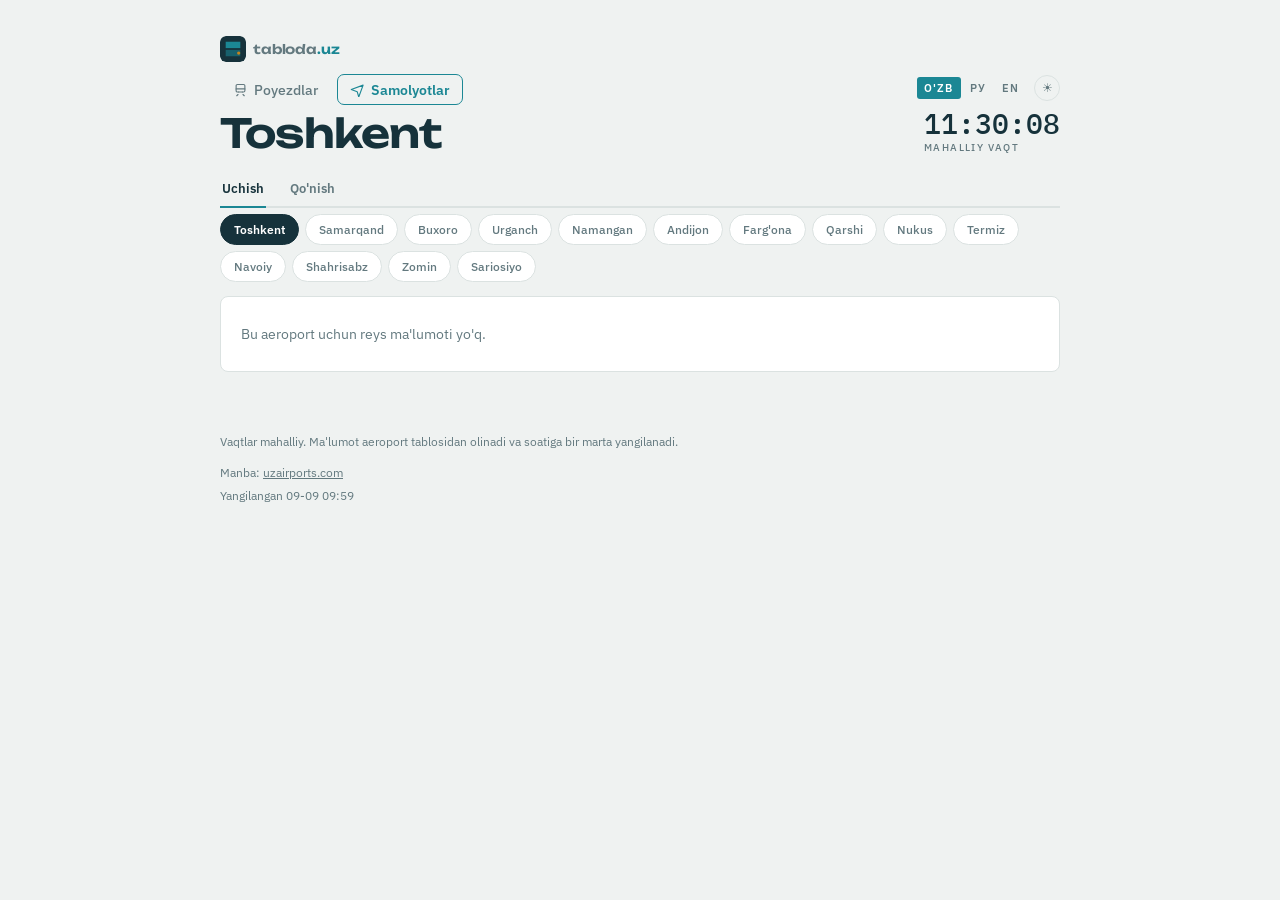
==== flights.html @ 2da8da77 "Ближайший рейс за горизонтом, отсчёт только до 12 часов" ====
<!DOCTYPE html>
<html lang="uz">
<head>
<meta charset="utf-8">
<meta name="viewport" content="width=device-width, initial-scale=1">
<title>tabloda.uz — Aviareyslar jadvali</title>
<meta name="description" content="O'zbekiston aeroportlari: eng yaqin reyslar, uchish va qo'nish vaqtlari, terminallar.">

<link rel="icon" type="image/svg+xml" href="assets/favicon.svg">
<link rel="icon" type="image/png" sizes="32x32" href="assets/favicon-32.png">
<link rel="apple-touch-icon" href="assets/apple-touch-icon.png">
<meta name="theme-color" content="#16323B">

<meta property="og:title" content="tabloda.uz — Aviareyslar jadvali">
<meta property="og:description" content="O'zbekiston aeroportlari: eng yaqin reyslar.">
<meta property="og:image" content="https://tabloda.uz/assets/og-image.png">
<meta property="og:url" content="https://tabloda.uz/flights.html">
<meta property="og:type" content="website">
<meta name="twitter:card" content="summary_large_image">
<link rel="preconnect" href="https://fonts.googleapis.com">
<link rel="preconnect" href="https://fonts.gstatic.com" crossorigin>
<link href="https://fonts.googleapis.com/css2?family=IBM+Plex+Mono:wght@400;500;600&family=IBM+Plex+Sans:wght@400;500;600&family=Unbounded:wght@400;600&display=swap" rel="stylesheet">
<link rel="stylesheet" href="assets/common.css">
<style>
.row{
    display:grid;grid-template-columns:62px 1fr auto;gap:14px;align-items:center;
    background:var(--card);border:1px solid var(--rule);border-radius:8px;
    transition:background-color .25s, border-color .16s;
    padding:14px 16px;margin-bottom:7px;position:relative;overflow:hidden;
    animation:in .4s both;cursor:pointer;
  }
.row:nth-child(1){animation-delay:.02s}
.row:nth-child(2){animation-delay:.06s}
.row:nth-child(3){animation-delay:.10s}
.row:nth-child(4){animation-delay:.14s}
.row:nth-child(5){animation-delay:.18s}
.row:nth-child(6){animation-delay:.22s}
@keyframes in{
from{opacity:0;transform:translateY(4px)}
to{opacity:1;transform:none}
}
.row:hover{border-color:var(--tile)}
.row:focus-visible{outline:2px solid var(--tile);outline-offset:2px}
.row.open{cursor:default}
.num{
    font-family:'IBM Plex Mono',monospace;font-weight:600;font-size:15px;
    color:var(--muted);font-variant-numeric:tabular-nums;letter-spacing:-.01em;
  }
.dest{font-size:16px;font-weight:600;line-height:1.3;letter-spacing:-.01em}
.meta{font-size:12px;color:var(--muted);margin-top:4px;
        display:flex;align-items:center;gap:6px;flex-wrap:wrap}
.meta .dot{width:6px;height:6px;border-radius:50%;background:var(--muted);flex:none}
.meta .ok{color:var(--muted)}
.meta .ok .dot{background:var(--tile)}
.meta .warn{color:var(--saffron);font-weight:600}
.meta .warn .dot{background:var(--saffron)}
.meta .bad{color:var(--alarm);font-weight:600}
.meta .bad .dot{background:var(--alarm)}
.meta .state{display:inline-flex;align-items:center;gap:5px}
.right{text-align:right;min-width:96px}
.time{
    font-family:'IBM Plex Mono',monospace;font-size:23px;font-weight:600;
    font-variant-numeric:tabular-nums;line-height:1;letter-spacing:-.02em;
  }
.time.moved{color:var(--muted);text-decoration:line-through;font-size:15px}
/* Фактическое время — шафраном, как отклонения у поездов. */
  .fact{
    font-family:'IBM Plex Mono',monospace;font-size:23px;font-weight:600;
    color:var(--saffron);font-variant-numeric:tabular-nums;
    line-height:1;letter-spacing:-.02em;margin-top:3px;
  }
.in{
    font-family:'IBM Plex Sans',sans-serif;font-weight:500;font-size:12px;
    color:var(--muted);margin-top:5px;
  }
.in b{font-weight:600;color:var(--tile);font-variant-numeric:tabular-nums}
.term{
    display:inline-block;font-size:10px;letter-spacing:.08em;text-transform:uppercase;
    color:var(--card);background:var(--ink);padding:3px 7px;border-radius:3px;
    margin-top:6px;font-weight:600;
  }
/* ---- раскрытие ---- */
  .detail{
    grid-column:1/-1;margin-top:14px;padding-top:14px;
    border-top:1px solid var(--rule);
    display:grid;grid-template-columns:repeat(auto-fit,minmax(120px,1fr));
    gap:12px 18px;
  }
.detail dt{
    font:400 10.5px/1 'IBM Plex Sans',sans-serif;color:var(--muted);
    text-transform:uppercase;letter-spacing:.05em;margin-bottom:4px;
  }
.detail dd{font-size:13.5px}
/* ---- низ ---- */
  .note{font-size:12px;color:var(--muted);margin:16px 0 0;line-height:1.6}
.source{font-size:12px;color:var(--muted);margin-top:14px}
.source a{color:var(--muted)}
@media (max-width:600px){


    .city-toggle{
      display:flex;align-items:center;gap:7px;width:100%;
      background:var(--card);border:1px solid var(--rule);color:var(--ink);
      cursor:pointer;font-family:'IBM Plex Sans',sans-serif;
      font-size:15px;font-weight:600;padding:11px 14px;
      border-radius:8px;margin-bottom:10px;text-align:left;
    }
    .city-toggle::after{
      content:'⌄';margin-left:auto;color:var(--muted);
      font-size:15px;line-height:1;transform:translateY(-3px);
      transition:transform .18s;
    }
    .city-toggle[aria-expanded="true"]::after{transform:translateY(1px) rotate(180deg)}
    .city-toggle:focus-visible{outline:2px solid var(--tile);outline-offset:2px}
    .airports{display:none}
    .airports.open{display:flex}
    .row{grid-template-columns:52px 1fr auto;gap:10px;padding:12px 13px}
    .dest{font-size:15px}
    .time{font-size:20px}
    .fact{font-size:20px}
  }
</style>
</head>
<body>
<div class="wrap">

  <header>
    <div class="brandline">
      <a class="mark" href="./" aria-label="tabloda.uz">
        <img src="assets/favicon.svg" alt="" width="26" height="26">
        <span>tabloda<b>.uz</b></span>
      </a>
      <nav class="sections" id="sections"></nav>
      <div class="place" id="place"></div>
    </div>
    <div class="head-right">
      <div class="controls">
        <div class="langs" id="langs" role="group" aria-label="Til / Language"></div>
        <button id="theme" class="theme" type="button" aria-pressed="false"></button>
      </div>
      <div class="clock"><span id="clock">--:--:--</span><small id="tz-label"></small></div>
    </div>
  </header>

  <div class="modes" role="group">
    <button id="btn-dep" aria-pressed="true"></button>
    <button id="btn-arr" aria-pressed="false"></button>
  </div>

  <button id="city-toggle" class="city-toggle" type="button"
          aria-expanded="false" aria-controls="airports"></button>
  <div class="airports" id="airports" role="group"></div>

  <div class="board" id="board"></div>

  <p class="note" id="note"></p>
  <p class="source" id="source"></p>

  <footer id="foot"></footer>

</div>

<script>
const TZ_OFFSET = 5;          // Ташкент, UTC+5, перевода часов нет
const SHOW = 12;              // сколько рейсов показываем
// На вылет приезжают заранее, встречающему хватает пары часов.
const HORIZON_H = {departure: 5, arrival: 3};
// Улетевший рейс из списка убираем сразу, прилетевший ещё полчаса
// висит: встречающему полезно видеть, что борт уже сел.
const GRACE_MIN = {departure: 0, arrival: 30};

let DATA = null;              // {updated, flights:[...]}
let CITIES = {};              // IATA -> {uz, ru, en}
let STATUSES = {};            // код -> {uz, ru, en}
let mode = 'departure';
let airport = 'TAS';
let lang = 'uz';
let openRow = null;

const T = {
  uz: {
    trains:'Poyezdlar', flights:'Samolyotlar',
    dep:'Uchish', arr:'Qo\'nish', tz:'mahalliy vaqt',
    tomorrow:'ertaga', inPrefix:'', min:'daq', hr:'soat',
    now:'hozir', airport:'Aeroport',
    carrier:'Aviakompaniya', flight:'Reys', terminal:'Terminal',
    baggage:'Bagaj lentasi', checkin:'Ro\'yxatdan o\'tish',
    codeshare:'Kodsherling', scheduled:'Jadval bo\'yicha',
    empty:'Bu aeroport uchun reys ma\'lumoti yo\'q.',
    beyond:h => `Yaqin ${h} soat ichida reys yo\'q. Keyingisi:`,
    error:'Jadval yuklanmadi. Sahifani yangilang.',
    note:'Vaqtlar mahalliy. Ma\'lumot aeroport tablosidan olinadi va soatiga bir marta yangilanadi.',
    source:'Manba: ',
    updated:d => 'Yangilangan ' + d,
  },
  ru: {
    trains:'Поезда', flights:'Самолёты',
    dep:'Вылет', arr:'Прилёт', tz:'время местное',
    tomorrow:'завтра', inPrefix:'через', min:'мин', hr:'ч',
    now:'сейчас', airport:'Аэропорт',
    carrier:'Авиакомпания', flight:'Рейс', terminal:'Терминал',
    baggage:'Багажная лента', checkin:'Стойки регистрации',
    codeshare:'Код-шеринг', scheduled:'По расписанию',
    empty:'Рейсов из этого аэропорта нет.',
    beyond:h => `В ближайшие ${h} ч рейсов нет. Следующий:`,
    error:'Расписание не загрузилось. Обновите страницу.',
    note:'Время местное. Данные с табло аэропортов, обновляются раз в час.',
    source:'Источник: ',
    updated:d => 'Обновлено ' + d,
  },
  en: {
    trains:'Trains', flights:'Flights',
    dep:'Departures', arr:'Arrivals', tz:'local time',
    tomorrow:'tomorrow', inPrefix:'in', min:'min', hr:'h',
    now:'now', airport:'Airport',
    carrier:'Airline', flight:'Flight', terminal:'Terminal',
    baggage:'Baggage belt', checkin:'Check-in desks',
    codeshare:'Codeshare', scheduled:'Scheduled',
    empty:'No flights listed for this airport.',
    beyond:h => `No flights in the next ${h} h. Next one:`,
    error:'Schedule failed to load. Please refresh.',
    note:'Local time. Data from airport boards, updated hourly.',
    source:'Source: ',
    updated:d => 'Updated ' + d,
  },
};

// Порядок в списке: сначала крупные, потом вертолётные площадки.
const ORDER = ['TAS','SKD','BHK','UGC','NMA','AZN','FEG',
               'KSQ','NCU','TMJ','NVI','RBZ','OMN','IYO'];

const cityName = iata => (CITIES[iata] && CITIES[iata][lang]) || iata;

function statusText(f){
  const dict = STATUSES[f.status_code];
  if (!dict) return f.status || '';
  // У expected и delayed_until время подставляется; когда источник
  // пишет xx:xx, времени нет — берём вариант без него.
  if (f.status_time) return (dict[lang] || '').replace('{time}', f.status_time);
  const fallback = STATUSES[f.status_code + '_notime'];
  return (fallback ? fallback[lang] : dict[lang] || '').replace('{time}', '');
}

const STATUS_TONE = {
  on_time:'ok', arrived:'ok', departed:'ok',
  expected:'warn', delayed:'warn', delayed_until:'warn',
  cancelled:'bad',
};

/* ---------- время ---------- */

function nowLocal(){
  const d = new Date();
  return new Date(d.getTime() + (d.getTimezoneOffset() * 60000) + TZ_OFFSET * 3600000);
}

const parseISO = s => s ? new Date(s) : null;

function inWords(target){
  const diff = Math.round((target - new Date()) / 60000);
  if (diff <= 0) return T[lang].now;
  if (diff < 60) return `${T[lang].inPrefix} <b>${diff}</b> ${T[lang].min}`.trim();
  // Дальше полусуток обратный отсчёт бесполезен: «через 43 ч 31 мин»
  // ничего не говорит. Там достаточно даты, она уже стоит в мете.
  if (diff >= 12 * 60) return '';
  const h = Math.floor(diff / 60), m = diff % 60;
  return `${T[lang].inPrefix} <b>${h}</b> ${T[lang].hr} ${m} ${T[lang].min}`.trim();
}

const hhmm = iso => iso ? iso.slice(11, 16) : '';

/* ---------- отбор ---------- */

function upcoming(){
  if (!DATA) return {rows: [], next: null};
  const now = new Date();
  const till = new Date(now.getTime() + HORIZON_H[mode] * 3600000);
  const from = new Date(now.getTime() - GRACE_MIN[mode] * 60000);

  const mine = DATA.flights
    .filter(f => f.airport === airport && f.event === mode)
    .map(f => [f, parseISO(f.estimated_at || f.scheduled_at)])
    .filter(([, t]) => t)
    .sort((a, b) => a[1] - b[1]);

  const rows = mine.filter(([, t]) => t > from && t < till)
                   .map(([f]) => f).slice(0, SHOW);

  // У мелких аэропортов в окно часто не попадает ничего: у Навои
  // три рейса за трое суток. Показываем ближайший за горизонтом,
  // иначе страница выглядит сломанной.
  const next = rows.length ? null
    : (mine.find(([, t]) => t >= till) || [null])[0];

  return {rows, next};
}

/* ---------- отрисовка ---------- */

const esc = s => String(s ?? '').replace(/[&<>"]/g,
  c => ({'&':'&amp;','<':'&lt;','>':'&gt;','"':'&quot;'}[c]));

function detailHtml(f){
  const t = T[lang];
  const items = [
    [t.flight,    f.number],
    [t.carrier,   f.carrier],
    [t.terminal,  f.terminal],
    [f.event === 'departure' ? t.checkin : t.baggage, f.baggage],
    [t.codeshare, f.codeshare],
    [t.scheduled, hhmm(f.scheduled_at)],
  ].filter(([, v]) => v);
  return `<dl class="detail">${items.map(([k, v]) =>
    `<div><dt>${esc(k)}</dt><dd>${esc(v)}</dd></div>`).join('')}</dl>`;
}

/* «завтра» или дата — для рейса за пределами горизонта. */
function dayLabel(iso){
  const d = parseISO(iso);
  if (!d) return '';
  const now = new Date();
  const day = x => `${x.getFullYear()}-${x.getMonth()}-${x.getDate()}`;
  const t = new Date(now.getTime() + 86400000);
  if (day(d) === day(t)) return T[lang].tomorrow;
  return `${String(d.getDate()).padStart(2,'0')}.${String(d.getMonth()+1).padStart(2,'0')}`;
}

function rowHtml(f, i){
  const planned = hhmm(f.scheduled_at);
  const fact = hhmm(f.estimated_at);
  const moved = fact && fact !== planned;
  const when = parseISO(f.estimated_at || f.scheduled_at);
  const tone = STATUS_TONE[f.status_code] || '';
  const open = openRow === i;
  const status = statusText(f);

  return `
    <div class="row${open ? ' open' : ''}" data-i="${i}" role="button" tabindex="0">
      <div class="num">${esc(f.number)}</div>
      <div>
        <div class="dest">${esc(cityName(f.city_iata) || f.city)}</div>
        <div class="meta">
          <span>${esc(f.carrier || '')}</span>
          ${dayLabel(f.estimated_at || f.scheduled_at)
            ? `<span class="day">${dayLabel(f.estimated_at || f.scheduled_at)}</span>` : ''}
          ${status ? `<span class="state ${tone}"><i class="dot"></i>${esc(status)}</span>` : ''}
        </div>
      </div>
      <div class="right">
        <div class="time${moved ? ' moved' : ''}">${planned}</div>
        ${moved ? `<div class="fact">${fact}</div>` : ''}
        ${inWords(when) ? `<div class="in">${inWords(when)}</div>` : ''}
        ${f.terminal ? `<div class="term">${esc(f.terminal)}</div>` : ''}
      </div>
      ${open ? detailHtml(f) : ''}
    </div>`;
}

function render(){
  const t = T[lang];
  document.documentElement.lang = lang;
  document.getElementById('place').textContent = cityName(airport);

  document.getElementById('sections').innerHTML =
    `<a href="./"><svg viewBox="0 0 24 24" fill="none" stroke="currentColor" stroke-width="1.8" stroke-linecap="round"><rect x="5" y="4" width="14" height="12" rx="2"/><path d="M5 11h14M8 20l-2 2M16 20l2 2M9 16v.01M15 16v.01"/></svg>${t.trains}</a>
     <a href="flights.html" aria-current="page"><svg viewBox="0 0 24 24" fill="none" stroke="currentColor" stroke-width="1.8" stroke-linecap="round" stroke-linejoin="round"><path d="M2 12l19-7-7 19-2.5-8.5L2 12z"/></svg>${t.flights}</a>`;

  document.getElementById('btn-dep').textContent = t.dep;
  document.getElementById('btn-arr').textContent = t.arr;
  document.getElementById('btn-dep').setAttribute('aria-pressed', mode === 'departure');
  document.getElementById('btn-arr').setAttribute('aria-pressed', mode === 'arrival');

  document.getElementById('city-toggle').textContent = cityName(airport);
  document.getElementById('tz-label').textContent = t.tz;
  document.getElementById('note').textContent = t.note;
  document.getElementById('source').innerHTML = t.source +
    '<a href="https://uzairports.com/" target="_blank" rel="noopener">uzairports.com</a>';

  document.getElementById('airports').innerHTML = ORDER.map(code =>
    `<button data-code="${code}" aria-pressed="${code === airport}">${esc(cityName(code))}</button>`
  ).join('');

  const {rows, next} = upcoming();
  const board = document.getElementById('board');
  if (rows.length) {
    board.innerHTML = rows.map(rowHtml).join('');
  } else if (next) {
    board.innerHTML =
      `<div class="beyond">${t.beyond(HORIZON_H[mode])}</div>` + rowHtml(next, 0);
  } else {
    board.innerHTML = `<div class="empty">${t.empty}</div>`;
  }

  document.getElementById('foot').textContent = DATA
    ? t.updated(new Date(DATA.updated).toLocaleString(
        lang === 'en' ? 'en-GB' : lang === 'ru' ? 'ru-RU' : 'uz-UZ',
        {day:'2-digit', month:'2-digit', hour:'2-digit', minute:'2-digit'}))
    : '';
}

/* ---------- часы ---------- */

function tick(){
  const d = nowLocal();
  document.getElementById('clock').textContent =
    [d.getHours(), d.getMinutes(), d.getSeconds()]
      .map(n => String(n).padStart(2, '0')).join(':');
}

/* ---------- события ---------- */

document.getElementById('board').addEventListener('click', e => {
  const row = e.target.closest('.row');
  if (!row) return;
  const i = +row.dataset.i;
  openRow = openRow === i ? null : i;
  render();
});

document.getElementById('board').addEventListener('keydown', e => {
  if (e.key !== 'Enter' && e.key !== ' ') return;
  const row = e.target.closest('.row');
  if (!row) return;
  e.preventDefault();
  const i = +row.dataset.i;
  openRow = openRow === i ? null : i;
  render();
});

document.getElementById('airports').addEventListener('click', e => {
  const b = e.target.closest('button');
  if (!b) return;
  airport = b.dataset.code;
  openRow = null;
  document.getElementById('airports').classList.remove('open');
  try { localStorage.setItem('board-airport', airport); } catch {}
  render();
});

document.getElementById('city-toggle').addEventListener('click', () => {
  const list = document.getElementById('airports');
  const open = list.classList.toggle('open');
  document.getElementById('city-toggle').setAttribute('aria-expanded', open);
});

document.getElementById('btn-dep').addEventListener('click', () => {
  mode = 'departure'; openRow = null; render();
});
document.getElementById('btn-arr').addEventListener('click', () => {
  mode = 'arrival'; openRow = null; render();
});

/* ---------- тема и язык ---------- */

function setTheme(dark){
  document.documentElement.setAttribute('data-theme', dark ? 'dark' : 'light');
  const b = document.getElementById('theme');
  b.textContent = dark ? '☾' : '☀';
  b.setAttribute('aria-pressed', dark);
  try { localStorage.setItem('board-theme', dark ? 'dark' : 'light'); } catch {}
}

document.getElementById('theme').addEventListener('click', () => {
  setTheme(document.documentElement.getAttribute('data-theme') !== 'dark');
});

const LANG_LABEL = {uz:"O'ZB", ru:'РУ', en:'EN'};
document.getElementById('langs').innerHTML = ['uz','ru','en'].map(l =>
  `<button data-l="${l}" aria-pressed="${l === lang}">${LANG_LABEL[l]}</button>`).join('');

document.getElementById('langs').addEventListener('click', e => {
  const b = e.target.closest('button');
  if (!b) return;
  lang = b.dataset.l;
  try { localStorage.setItem('board-lang', lang); } catch {}
  document.querySelectorAll('#langs button').forEach(x =>
    x.setAttribute('aria-pressed', x.dataset.l === lang));
  render();
});

/* ---------- запуск ---------- */

(async function init(){
  try {
    lang = localStorage.getItem('board-lang') || 'uz';
    airport = localStorage.getItem('board-airport') || 'TAS';
    setTheme(localStorage.getItem('board-theme') === 'dark');
  } catch {
    setTheme(false);
  }
  document.querySelectorAll('#langs button').forEach(x =>
    x.setAttribute('aria-pressed', x.dataset.l === lang));

  tick();
  setInterval(tick, 1000);
  // Раз в минуту пересчитываем «через сколько».
  setInterval(() => { if (DATA) render(); }, 60000);

  try {
    const [flights, cities, statuses] = await Promise.all([
      fetch('data/flights_live.json').then(r => r.json()),
      fetch('cities.json').then(r => r.json()),
      fetch('statuses.json').then(r => r.json()),
    ]);
    DATA = flights;
    CITIES = cities;
    STATUSES = statuses;
    render();
  } catch (err) {
    document.getElementById('board').innerHTML =
      `<div class="empty">${T[lang].error}</div>`;
    console.error(err);
  }
})();
</script>
</body>
</html>
---- assets/common.css ----
/* Общие стили обеих страниц. Правится здесь, а не в HTML:
   раньше палитра и шапка дублировались, и любая правка
   требовала синхронного редактирования двух файлов. */

:root{
  /* Майолика Регистана: глубокий сине-зелёный по светлой бумаге,
     бирюза плитки для акцента, шафран только для срочного. */
  --paper:#EFF2F1;
  --card:#FFFFFF;
  --ink:#16323B;
  --muted:#63797F;
  --rule:#DBE2E1;
  --tile:#1B8794;
  --saffron:#C4841F;
  --alarm:#B24A3C;
}

/* Тёмная: та же майолика, но ночная — глубокий сине-зелёный вместо
   бумаги, бирюза ярче, чтобы держать контраст на тёмном. */
[data-theme="dark"]{
  --paper:#0E1D23;
  --card:#162C34;
  --ink:#E6EDEB;
  --muted:#7D969D;
  --rule:#23404A;
  --tile:#37B4C1;
  --saffron:#DFA43D;
  --alarm:#D9705F;
}

*{box-sizing:border-box;margin:0;padding:0}

body{
  background:var(--paper);
  transition:background-color .25s, color .25s;
  color:var(--ink);
  font-family:'IBM Plex Sans',system-ui,sans-serif;
  min-height:100vh;
  padding:clamp(14px,3.5vw,36px);
  -webkit-font-smoothing:antialiased;
}

.wrap{max-width:840px;margin:0 auto}

/* ---- шапка ---- */
header{
  display:flex;align-items:flex-end;justify-content:space-between;
  gap:16px;flex-wrap:wrap;padding-bottom:16px;
}

.brandline{display:flex;flex-direction:column;gap:8px}

.mark{
  display:inline-flex;align-items:center;gap:7px;text-decoration:none;
  font-family:'Unbounded',sans-serif;font-size:13px;font-weight:600;
  color:var(--muted);letter-spacing:-.01em;width:fit-content;
}

.mark b{color:var(--tile);font-weight:600}

.mark:hover{color:var(--ink)}

.mark img{display:block;border-radius:6px}

.place{
  font-family:'Unbounded',sans-serif;
  font-weight:600;
  font-size:clamp(26px,6.5vw,40px);
  letter-spacing:-.02em;
  line-height:1;
}

.place span{color:var(--muted);font-weight:400}

.head-right{display:flex;flex-direction:column;align-items:flex-end;gap:9px}

.controls{display:flex;align-items:center;gap:8px}

.theme{
  background:none;border:1px solid var(--rule);color:var(--muted);
  cursor:pointer;width:26px;height:26px;border-radius:50%;
  font-size:12px;line-height:1;display:grid;place-items:center;
  transition:.16s;padding:0;
}

.theme:hover{border-color:var(--tile);color:var(--tile)}

.theme:focus-visible{outline:2px solid var(--tile);outline-offset:2px}

.langs{display:flex;gap:2px}

.langs button{
  background:none;border:0;color:var(--muted);cursor:pointer;
  font-family:'IBM Plex Sans',sans-serif;
  font-size:11px;font-weight:600;letter-spacing:.1em;
  padding:4px 7px;border-radius:3px;transition:.16s;
}

.langs button:hover{color:var(--ink)}

.langs button[aria-pressed="true"]{color:var(--card);background:var(--tile)}

.langs button:focus-visible{outline:2px solid var(--tile);outline-offset:2px}

.clock{
  font-family:'IBM Plex Mono',monospace;
  font-size:clamp(20px,5vw,28px);font-weight:500;
  font-variant-numeric:tabular-nums;line-height:1;color:var(--ink);
}

.clock small{
  display:block;font-size:10px;letter-spacing:.14em;color:var(--muted);
  text-transform:uppercase;margin-top:5px;
  font-family:'IBM Plex Sans',sans-serif;
}

/* ---- направление ---- */
/* переключатель разделов — компактно, чтобы не спорить
   с вкладками .modes ниже */
.sections{display:flex;gap:6px;margin-top:4px}

.sections a{
  display:inline-flex;align-items:center;gap:6px;
  text-decoration:none;color:var(--muted);
  font:500 14px/1 'IBM Plex Sans',sans-serif;
  padding:7px 12px;border-radius:7px;
  border:1px solid transparent;transition:.16s;
}

.sections a:hover{color:var(--ink);border-color:var(--rule)}

.sections a[aria-current="page"]{
  color:var(--tile);border-color:var(--tile);font-weight:600;
}

.sections svg{width:15px;height:15px;flex:none}

.modes{display:flex;gap:0;margin-bottom:6px;border-bottom:2px solid var(--rule)}

.modes button{
  background:none;border:0;color:var(--muted);cursor:pointer;
  font-family:'IBM Plex Sans',sans-serif;font-size:13px;font-weight:600;
  padding:9px 2px;margin-right:22px;position:relative;top:2px;
  border-bottom:2px solid transparent;transition:.16s;
}

.modes button:hover{color:var(--ink)}

.modes button[aria-pressed="true"]{color:var(--ink);border-bottom-color:var(--tile)}

.modes button:focus-visible{outline:2px solid var(--tile);outline-offset:3px}

/* ---- табло ---- */
.board{margin-top:14px;min-height:120px}

.empty{
  background:var(--card);border:1px solid var(--rule);border-radius:8px;
  padding:26px 20px;color:var(--muted);font-size:14px;line-height:1.6;
}

footer{
  margin-top:6px;font-size:12px;line-height:1.6;color:var(--muted);
}

.cities, .airports{display:flex;gap:6px;flex-wrap:wrap;margin-bottom:14px}

.cities button, .airports button{
  background:var(--card);border:1px solid var(--rule);color:var(--muted);
  cursor:pointer;font-family:'IBM Plex Sans',sans-serif;
  font-size:12px;font-weight:500;padding:7px 13px;border-radius:20px;
  transition:.16s;
}

.cities button:hover, .airports button:hover{border-color:var(--tile);color:var(--ink)}

.cities button[aria-pressed="true"], .airports button[aria-pressed="true"]{
  background:var(--ink);border-color:var(--ink);color:var(--card);font-weight:600;
}

.cities button:focus-visible, .airports button:focus-visible{outline:2px solid var(--tile);outline-offset:2px}

.city-toggle{display:none}

@media (max-width:640px){
/* Шапка в две колонки: слева логотип, разделы и город,
   справа языки, тема и часы. Иначе на узком экране правая
   часть переносится под заголовок. */
header{
  display:grid;grid-template-columns:1fr auto;
  align-items:start;gap:10px;
}
.brandline{grid-column:1;min-width:0}
.head-right{grid-column:2;align-items:flex-end}
.clock{font-size:clamp(17px,4.5vw,22px)}
.clock small{font-size:9px;letter-spacing:.1em}
.place{font-size:clamp(24px,7vw,34px)}
}
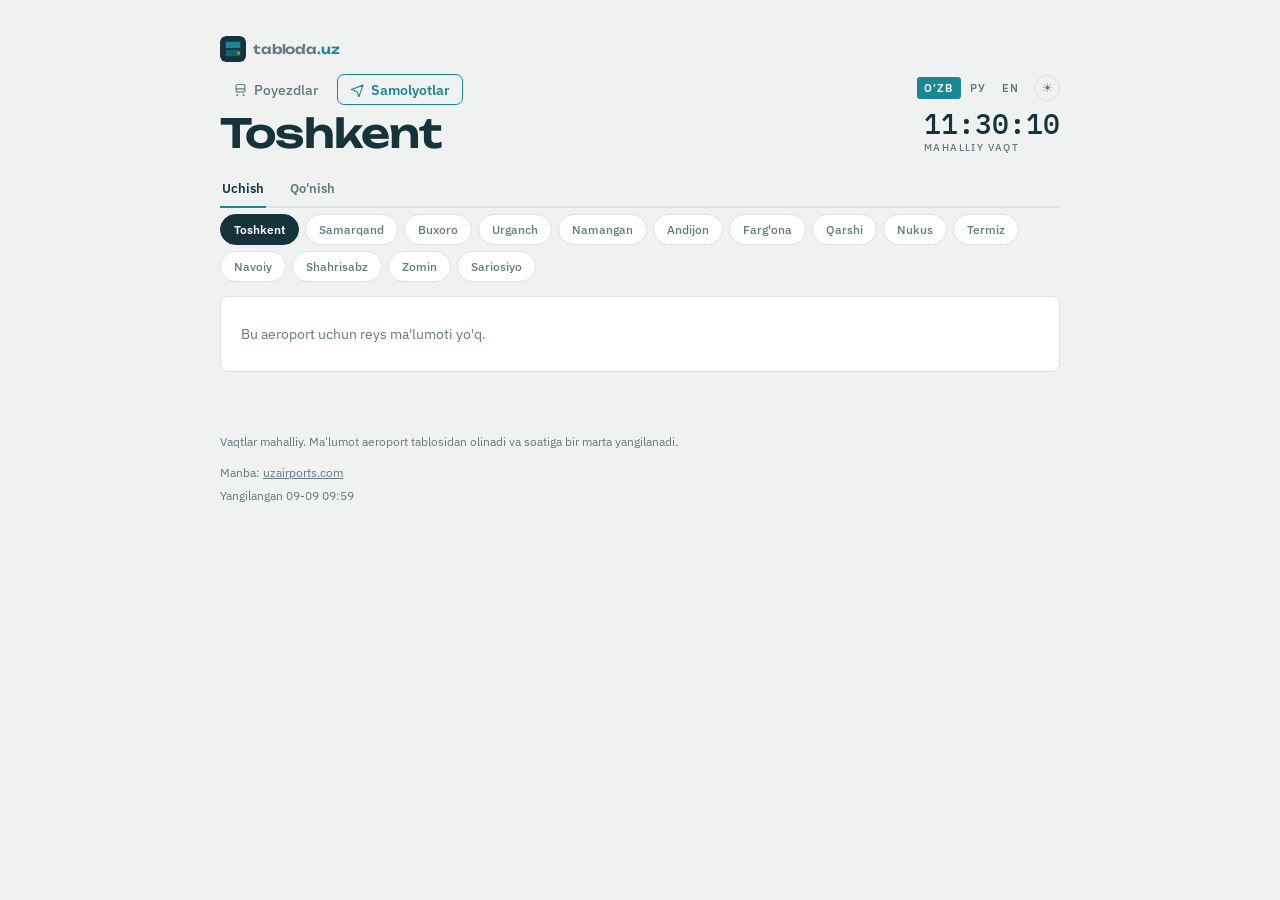
==== commit 99677bf9: "Ближайший рейс за горизонтом, отсчёт только до 12 часов" ====
--- a/flights.html
+++ b/flights.html
@@ -118,6 +118,18 @@
     .dest{font-size:15px}
     .time{font-size:20px}
     .fact{font-size:20px}
+  }
+
+  /* Пояснение, когда в горизонт не попало ни одного рейса. */
+  .beyond{
+    font-size:12.5px;color:var(--muted);margin:0 0 9px;line-height:1.5;
+  }
+  /* Дата у рейса за пределами горизонта: он не сегодня, и это
+     должно быть видно сразу. */
+  .meta .day{
+    font-size:10px;letter-spacing:.06em;
+    color:var(--saffron);border:1px solid var(--saffron);
+    border-radius:3px;padding:2px 5px;font-weight:600;
   }
 </style>
 </head>
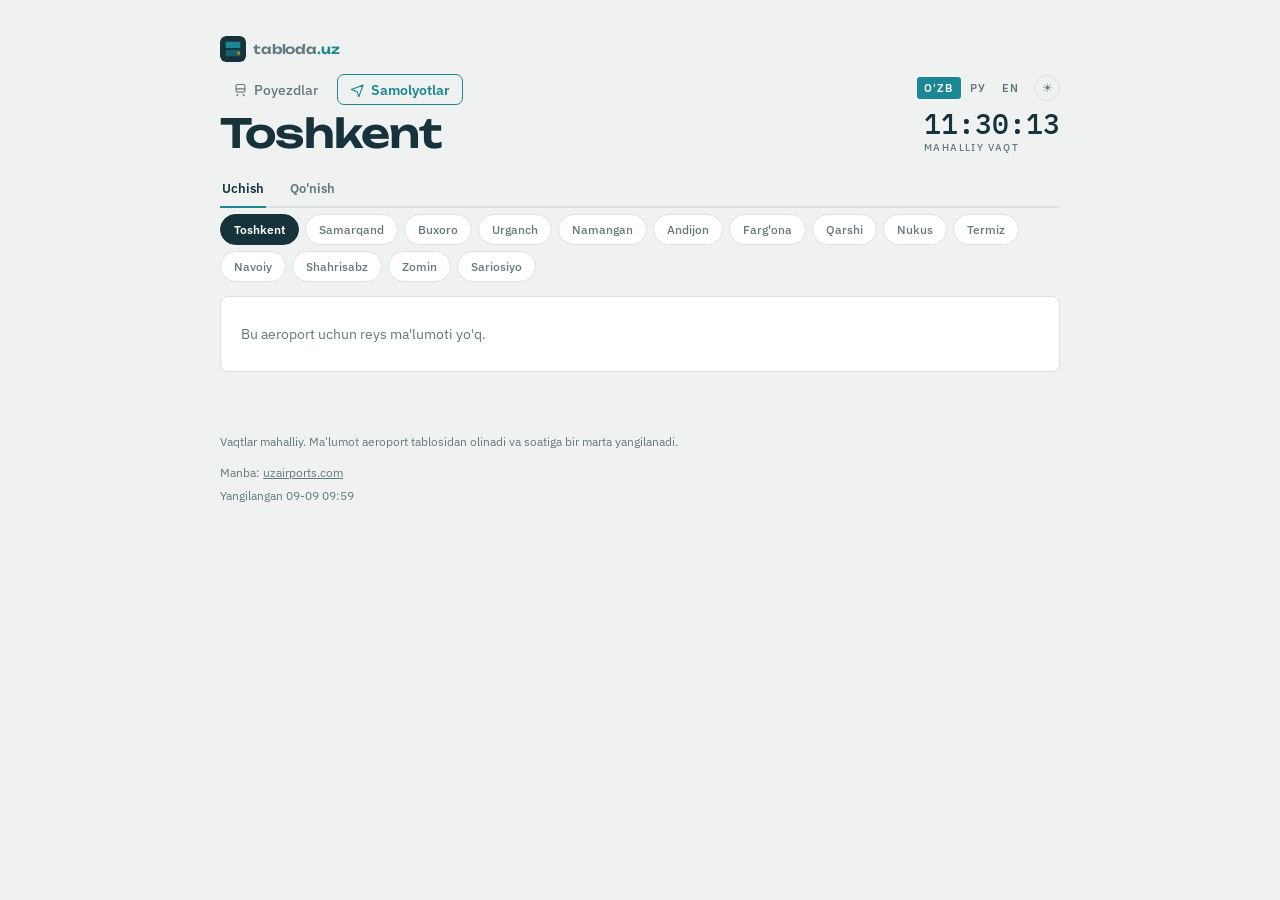
==== commit 0c6b1642: "Дата в мете, завтра и послезавтра под временем рейса" ====
--- a/flights.html
+++ b/flights.html
@@ -127,7 +127,7 @@
   /* Дата у рейса за пределами горизонта: он не сегодня, и это
      должно быть видно сразу. */
   .meta .day{
-    font-size:10px;letter-spacing:.06em;
+    font-size:10px;letter-spacing:.06em;white-space:nowrap;
     color:var(--saffron);border:1px solid var(--saffron);
     border-radius:3px;padding:2px 5px;font-weight:600;
   }
@@ -193,7 +193,8 @@
   uz: {
     trains:'Poyezdlar', flights:'Samolyotlar',
     dep:'Uchish', arr:'Qo\'nish', tz:'mahalliy vaqt',
-    tomorrow:'ertaga', inPrefix:'', min:'daq', hr:'soat',
+    tomorrow:'ertaga', aftertomorrow:'indinga',
+    inPrefix:'', min:'daq', hr:'soat',
     now:'hozir', airport:'Aeroport',
     carrier:'Aviakompaniya', flight:'Reys', terminal:'Terminal',
     baggage:'Bagaj lentasi', checkin:'Ro\'yxatdan o\'tish',
@@ -208,7 +209,8 @@
   ru: {
     trains:'Поезда', flights:'Самолёты',
     dep:'Вылет', arr:'Прилёт', tz:'время местное',
-    tomorrow:'завтра', inPrefix:'через', min:'мин', hr:'ч',
+    tomorrow:'завтра', aftertomorrow:'послезавтра',
+    inPrefix:'через', min:'мин', hr:'ч',
     now:'сейчас', airport:'Аэропорт',
     carrier:'Авиакомпания', flight:'Рейс', terminal:'Терминал',
     baggage:'Багажная лента', checkin:'Стойки регистрации',
@@ -223,7 +225,8 @@
   en: {
     trains:'Trains', flights:'Flights',
     dep:'Departures', arr:'Arrivals', tz:'local time',
-    tomorrow:'tomorrow', inPrefix:'in', min:'min', hr:'h',
+    tomorrow:'tomorrow', aftertomorrow:'in 2 days',
+    inPrefix:'in', min:'min', hr:'h',
     now:'now', airport:'Airport',
     carrier:'Airline', flight:'Flight', terminal:'Terminal',
     baggage:'Baggage belt', checkin:'Check-in desks',
@@ -327,14 +330,30 @@
 }
 
 /* «завтра» или дата — для рейса за пределами горизонта. */
+/* Сколько суток до рейса: 0 — сегодня, 1 — завтра и так далее. */
+function daysAhead(iso){
+  const d = parseISO(iso);
+  if (!d) return null;
+  const day = x => new Date(x.getFullYear(), x.getMonth(), x.getDate());
+  return Math.round((day(d) - day(new Date())) / 86400000);
+}
+
+/* Дата в мете — только у рейсов не сегодня. */
 function dayLabel(iso){
   const d = parseISO(iso);
-  if (!d) return '';
-  const now = new Date();
-  const day = x => `${x.getFullYear()}-${x.getMonth()}-${x.getDate()}`;
-  const t = new Date(now.getTime() + 86400000);
-  if (day(d) === day(t)) return T[lang].tomorrow;
+  if (!d || daysAhead(iso) === 0) return '';
   return `${String(d.getDate()).padStart(2,'0')}.${String(d.getMonth()+1).padStart(2,'0')}`;
+}
+
+/* Под временем: обратный отсчёт, а для дальних рейсов — словами.
+   «через 43 ч 31 мин» ничего не говорит, «послезавтра» говорит. */
+function whenLabel(target, iso){
+  const words = inWords(target);
+  if (words) return words;
+  const ahead = daysAhead(iso);
+  if (ahead === 1) return T[lang].tomorrow;
+  if (ahead === 2) return T[lang].aftertomorrow;
+  return '';
 }
 
 function rowHtml(f, i){
@@ -361,7 +380,10 @@
       <div class="right">
         <div class="time${moved ? ' moved' : ''}">${planned}</div>
         ${moved ? `<div class="fact">${fact}</div>` : ''}
-        ${inWords(when) ? `<div class="in">${inWords(when)}</div>` : ''}
+        ${(() => {
+          const w = whenLabel(when, f.estimated_at || f.scheduled_at);
+          return w ? `<div class="in">${w}</div>` : '';
+        })()}
         ${f.terminal ? `<div class="term">${esc(f.terminal)}</div>` : ''}
       </div>
       ${open ? detailHtml(f) : ''}
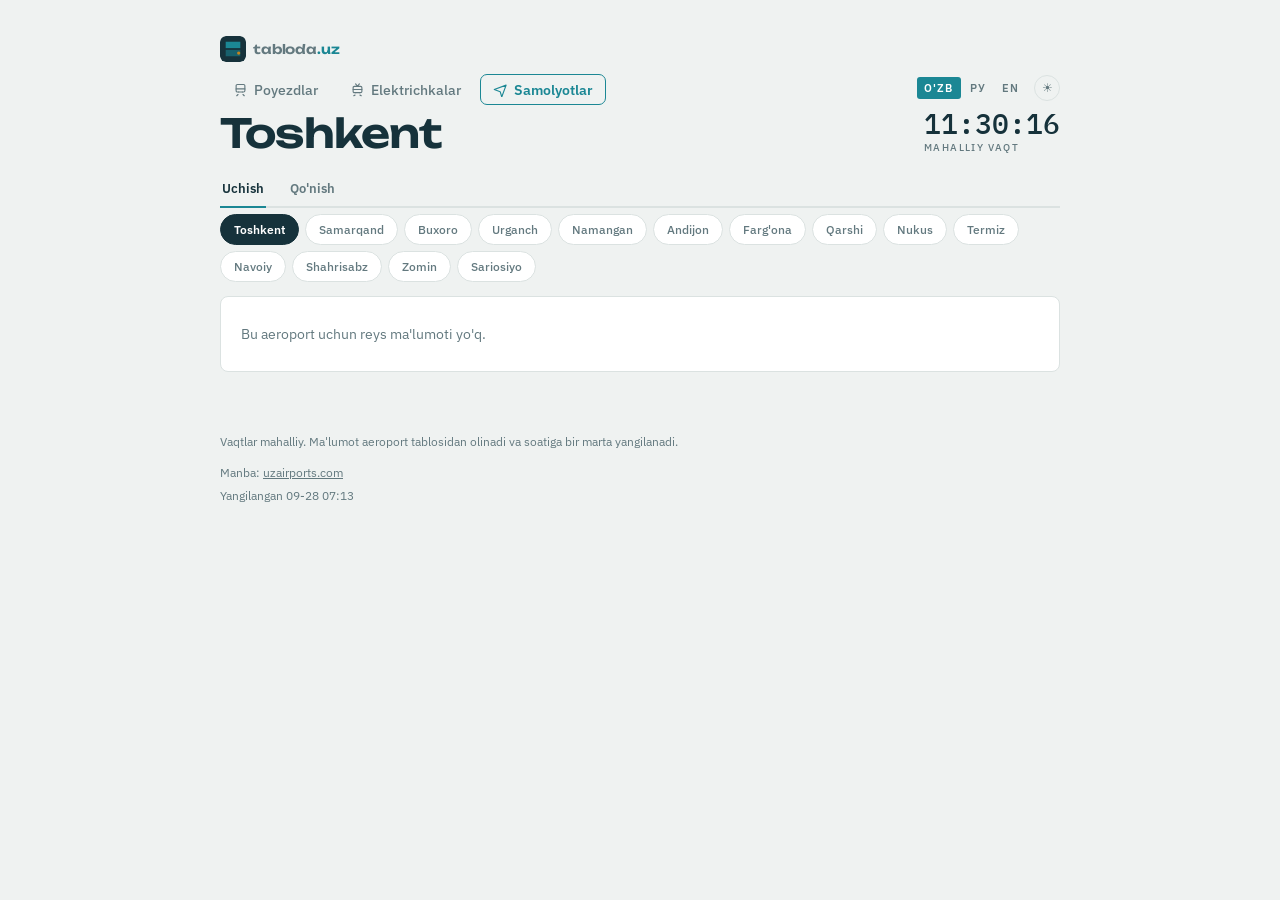
==== commit 8df0b40e: "Электрички: API elektropoyezd.uz, раздел suburban.html, вкладка «Сложности» - elektropoyezd.py: /api" ====
--- a/flights.html
+++ b/flights.html
@@ -191,7 +191,7 @@
 
 const T = {
   uz: {
-    trains:'Poyezdlar', flights:'Samolyotlar',
+    trains:'Poyezdlar', suburban:'Elektrichkalar', flights:'Samolyotlar',
     dep:'Uchish', arr:'Qo\'nish', tz:'mahalliy vaqt',
     tomorrow:'ertaga', aftertomorrow:'indinga',
     inPrefix:'', min:'daq', hr:'soat',
@@ -207,7 +207,7 @@
     updated:d => 'Yangilangan ' + d,
   },
   ru: {
-    trains:'Поезда', flights:'Самолёты',
+    trains:'Поезда', suburban:'Электрички', flights:'Самолёты',
     dep:'Вылет', arr:'Прилёт', tz:'время местное',
     tomorrow:'завтра', aftertomorrow:'послезавтра',
     inPrefix:'через', min:'мин', hr:'ч',
@@ -223,7 +223,7 @@
     updated:d => 'Обновлено ' + d,
   },
   en: {
-    trains:'Trains', flights:'Flights',
+    trains:'Trains', suburban:'Suburban', flights:'Flights',
     dep:'Departures', arr:'Arrivals', tz:'local time',
     tomorrow:'tomorrow', aftertomorrow:'in 2 days',
     inPrefix:'in', min:'min', hr:'h',
@@ -397,6 +397,7 @@
 
   document.getElementById('sections').innerHTML =
     `<a href="./"><svg viewBox="0 0 24 24" fill="none" stroke="currentColor" stroke-width="1.8" stroke-linecap="round"><rect x="5" y="4" width="14" height="12" rx="2"/><path d="M5 11h14M8 20l-2 2M16 20l2 2M9 16v.01M15 16v.01"/></svg>${t.trains}</a>
+     <a href="suburban.html"><svg viewBox="0 0 24 24" fill="none" stroke="currentColor" stroke-width="1.8" stroke-linecap="round" stroke-linejoin="round"><rect x="5" y="7" width="14" height="10" rx="2"/><path d="M9 3l3 4 3-4M5 12h14M8 21l-2 1M16 21l2 1M9 17v.01M15 17v.01"/></svg>${t.suburban}</a>
      <a href="flights.html" aria-current="page"><svg viewBox="0 0 24 24" fill="none" stroke="currentColor" stroke-width="1.8" stroke-linecap="round" stroke-linejoin="round"><path d="M2 12l19-7-7 19-2.5-8.5L2 12z"/></svg>${t.flights}</a>`;
 
   document.getElementById('btn-dep').textContent = t.dep;
--- a/assets/common.css
+++ b/assets/common.css
@@ -194,4 +194,10 @@
 .clock{font-size:clamp(17px,4.5vw,22px)}
 .clock small{font-size:9px;letter-spacing:.1em}
 .place{font-size:clamp(24px,7vw,34px)}
-}
+/* Три раздела с подписями на телефоне наезжают на часы: у текущего
+   подпись остаётся, у остальных — только значок. Текст не удалён,
+   а обнулён кеглем, поэтому скринридер его читает. */
+.sections{gap:4px}
+.sections a{padding:7px 10px}
+.sections a:not([aria-current="page"]){font-size:0;gap:0}
+}
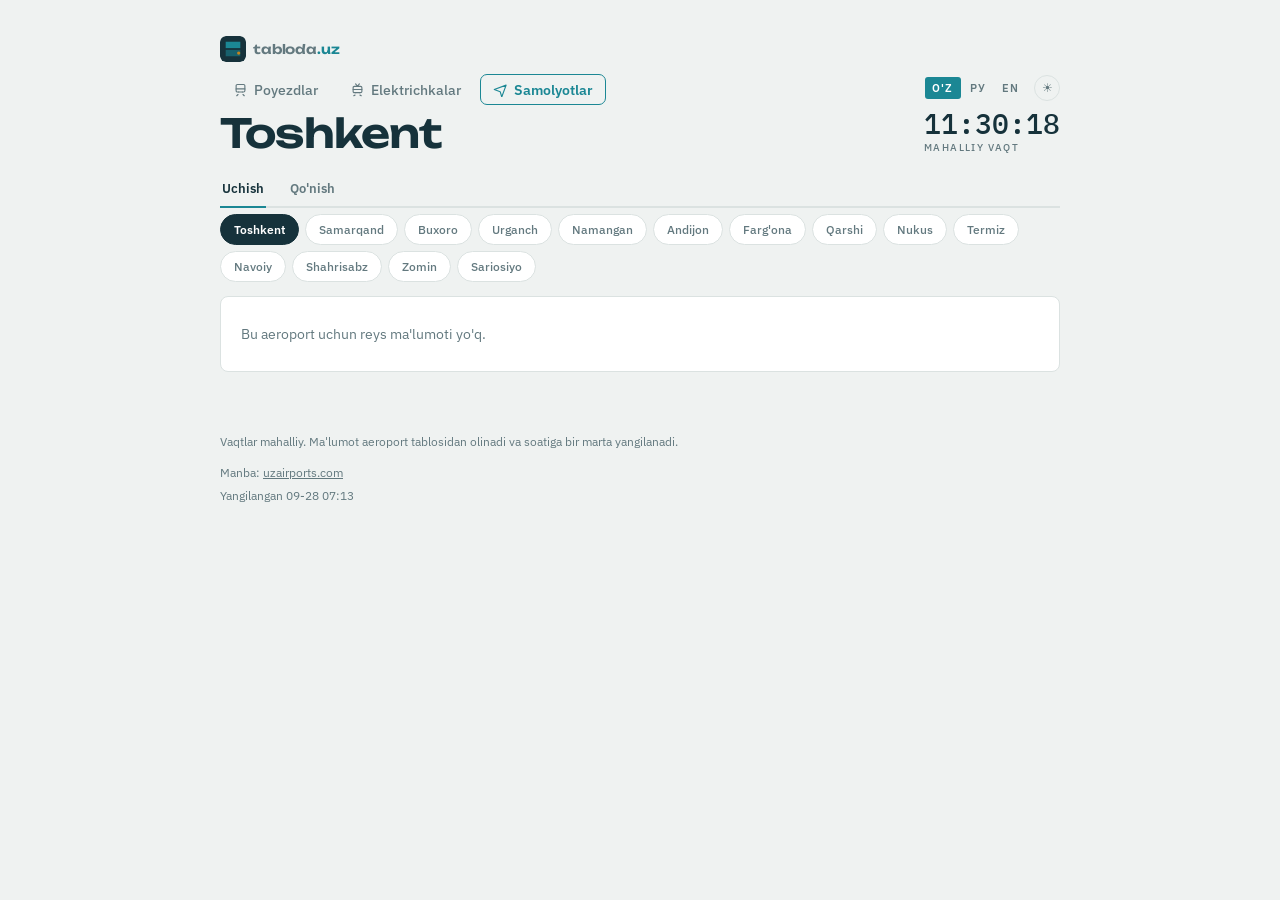
==== commit c0780bbe: "Переключатель языков: O'ZB -> O'Z" ====
--- a/flights.html
+++ b/flights.html
@@ -499,7 +499,7 @@
   setTheme(document.documentElement.getAttribute('data-theme') !== 'dark');
 });
 
-const LANG_LABEL = {uz:"O'ZB", ru:'РУ', en:'EN'};
+const LANG_LABEL = {uz:"O'Z", ru:'РУ', en:'EN'};
 document.getElementById('langs').innerHTML = ['uz','ru','en'].map(l =>
   `<button data-l="${l}" aria-pressed="${l === lang}">${LANG_LABEL[l]}</button>`).join('');
 
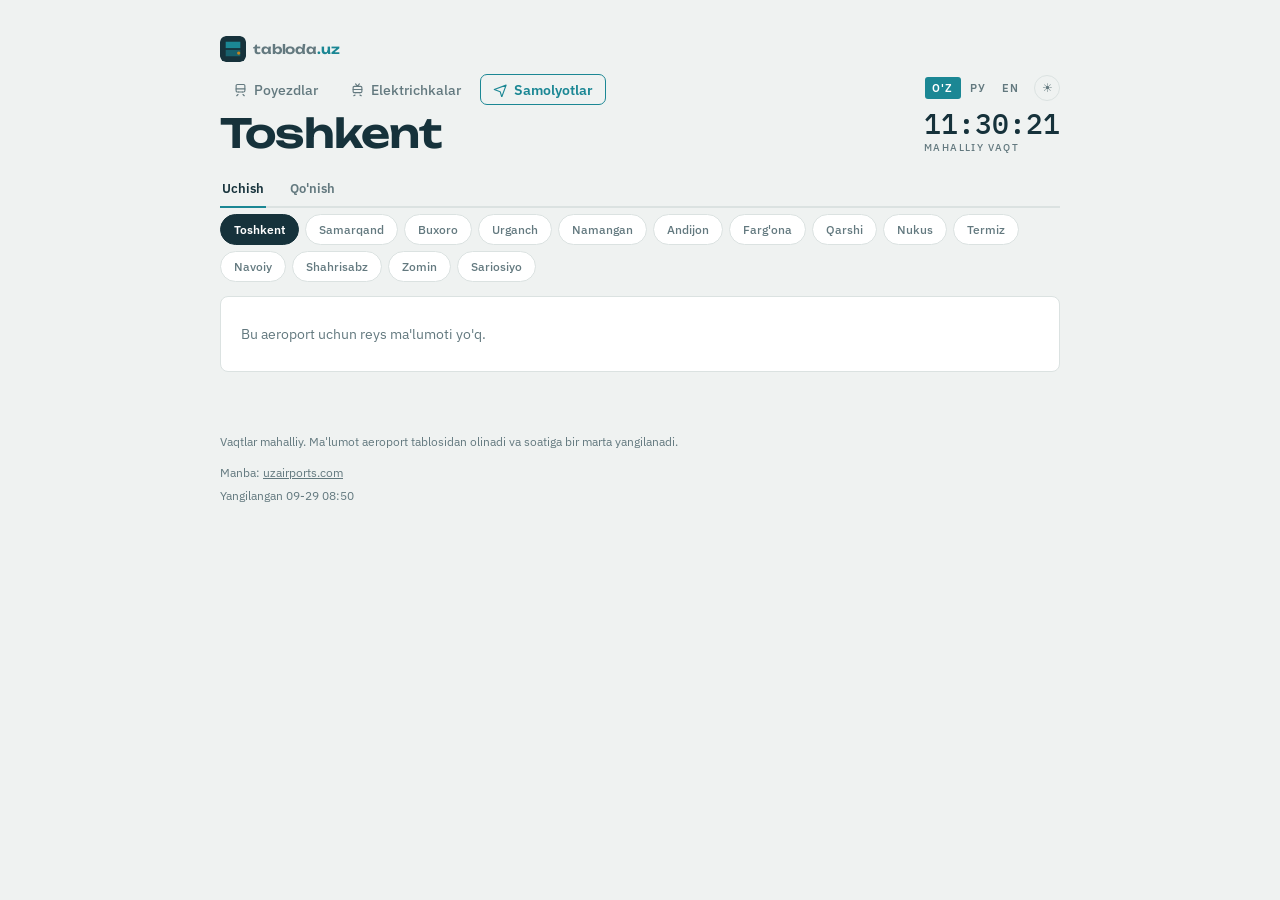
==== commit 4ee6ec54: "Общие стили: строка табло вынесена в assets/common.css" ====
--- a/flights.html
+++ b/flights.html
@@ -22,33 +22,20 @@
 <link href="https://fonts.googleapis.com/css2?family=IBM+Plex+Mono:wght@400;500;600&family=IBM+Plex+Sans:wght@400;500;600&family=Unbounded:wght@400;600&display=swap" rel="stylesheet">
 <link rel="stylesheet" href="assets/common.css">
 <style>
-.row{
-    display:grid;grid-template-columns:62px 1fr auto;gap:14px;align-items:center;
-    background:var(--card);border:1px solid var(--rule);border-radius:8px;
-    transition:background-color .25s, border-color .16s;
-    padding:14px 16px;margin-bottom:7px;position:relative;overflow:hidden;
-    animation:in .4s both;cursor:pointer;
-  }
+
 .row:nth-child(1){animation-delay:.02s}
 .row:nth-child(2){animation-delay:.06s}
 .row:nth-child(3){animation-delay:.10s}
 .row:nth-child(4){animation-delay:.14s}
 .row:nth-child(5){animation-delay:.18s}
 .row:nth-child(6){animation-delay:.22s}
-@keyframes in{
-from{opacity:0;transform:translateY(4px)}
-to{opacity:1;transform:none}
-}
+
 .row:hover{border-color:var(--tile)}
 .row:focus-visible{outline:2px solid var(--tile);outline-offset:2px}
 .row.open{cursor:default}
-.num{
-    font-family:'IBM Plex Mono',monospace;font-weight:600;font-size:15px;
-    color:var(--muted);font-variant-numeric:tabular-nums;letter-spacing:-.01em;
-  }
-.dest{font-size:16px;font-weight:600;line-height:1.3;letter-spacing:-.01em}
-.meta{font-size:12px;color:var(--muted);margin-top:4px;
-        display:flex;align-items:center;gap:6px;flex-wrap:wrap}
+
+
+
 .meta .dot{width:6px;height:6px;border-radius:50%;background:var(--muted);flex:none}
 .meta .ok{color:var(--muted)}
 .meta .ok .dot{background:var(--tile)}
@@ -58,10 +45,7 @@
 .meta .bad .dot{background:var(--alarm)}
 .meta .state{display:inline-flex;align-items:center;gap:5px}
 .right{text-align:right;min-width:96px}
-.time{
-    font-family:'IBM Plex Mono',monospace;font-size:23px;font-weight:600;
-    font-variant-numeric:tabular-nums;line-height:1;letter-spacing:-.02em;
-  }
+
 .time.moved{color:var(--muted);text-decoration:line-through;font-size:15px}
 /* Фактическое время — шафраном, как отклонения у поездов. */
   .fact{
@@ -69,11 +53,8 @@
     color:var(--saffron);font-variant-numeric:tabular-nums;
     line-height:1;letter-spacing:-.02em;margin-top:3px;
   }
-.in{
-    font-family:'IBM Plex Sans',sans-serif;font-weight:500;font-size:12px;
-    color:var(--muted);margin-top:5px;
-  }
-.in b{font-weight:600;color:var(--tile);font-variant-numeric:tabular-nums}
+
+
 .term{
     display:inline-block;font-size:10px;letter-spacing:.08em;text-transform:uppercase;
     color:var(--card);background:var(--ink);padding:3px 7px;border-radius:3px;
--- a/assets/common.css
+++ b/assets/common.css
@@ -201,3 +201,43 @@
 .sections a{padding:7px 10px}
 .sections a:not([aria-current="page"]){font-size:0;gap:0}
 }
+
+/* ---- строка табло: общая для поездов, электричек и самолётов ---- */
+@keyframes in{
+from{opacity:0;transform:translateY(4px)}
+to{opacity:1;transform:none}
+}
+.row{
+    display:grid;grid-template-columns:62px 1fr auto;gap:14px;align-items:center;
+    background:var(--card);border:1px solid var(--rule);border-radius:8px;
+    transition:background-color .25s, border-color .16s;
+    padding:14px 16px;margin-bottom:7px;position:relative;overflow:hidden;
+    animation:in .4s both;
+  }
+.rail{
+    position:absolute;left:0;bottom:0;height:2px;
+    background:var(--tile);opacity:.55;
+  }
+.rail.soon{background:var(--saffron);opacity:1}
+.num{
+    font-family:'IBM Plex Mono',monospace;font-weight:600;font-size:15px;
+    color:var(--muted);font-variant-numeric:tabular-nums;letter-spacing:-.01em;
+  }
+.dest{font-size:16px;font-weight:600;line-height:1.3;letter-spacing:-.01em}
+.meta{font-size:12px;color:var(--muted);margin-top:4px}
+.meta b{color:var(--ink);font-weight:600}
+.st-tag{color:var(--muted)}
+.time{
+    font-family:'IBM Plex Mono',monospace;font-size:23px;font-weight:600;
+    font-variant-numeric:tabular-nums;line-height:1;letter-spacing:-.02em;
+  }
+.in{
+    font-family:'IBM Plex Sans',sans-serif;font-weight:500;font-size:12px;
+    color:var(--muted);margin-top:5px;
+  }
+.in b{font-weight:600;color:var(--tile);font-variant-numeric:tabular-nums}
+.in.soon b{color:var(--saffron)}
+.dev{
+    font-family:'IBM Plex Mono',monospace;font-size:12px;font-weight:600;
+    color:var(--saffron);margin-top:3px;
+  }
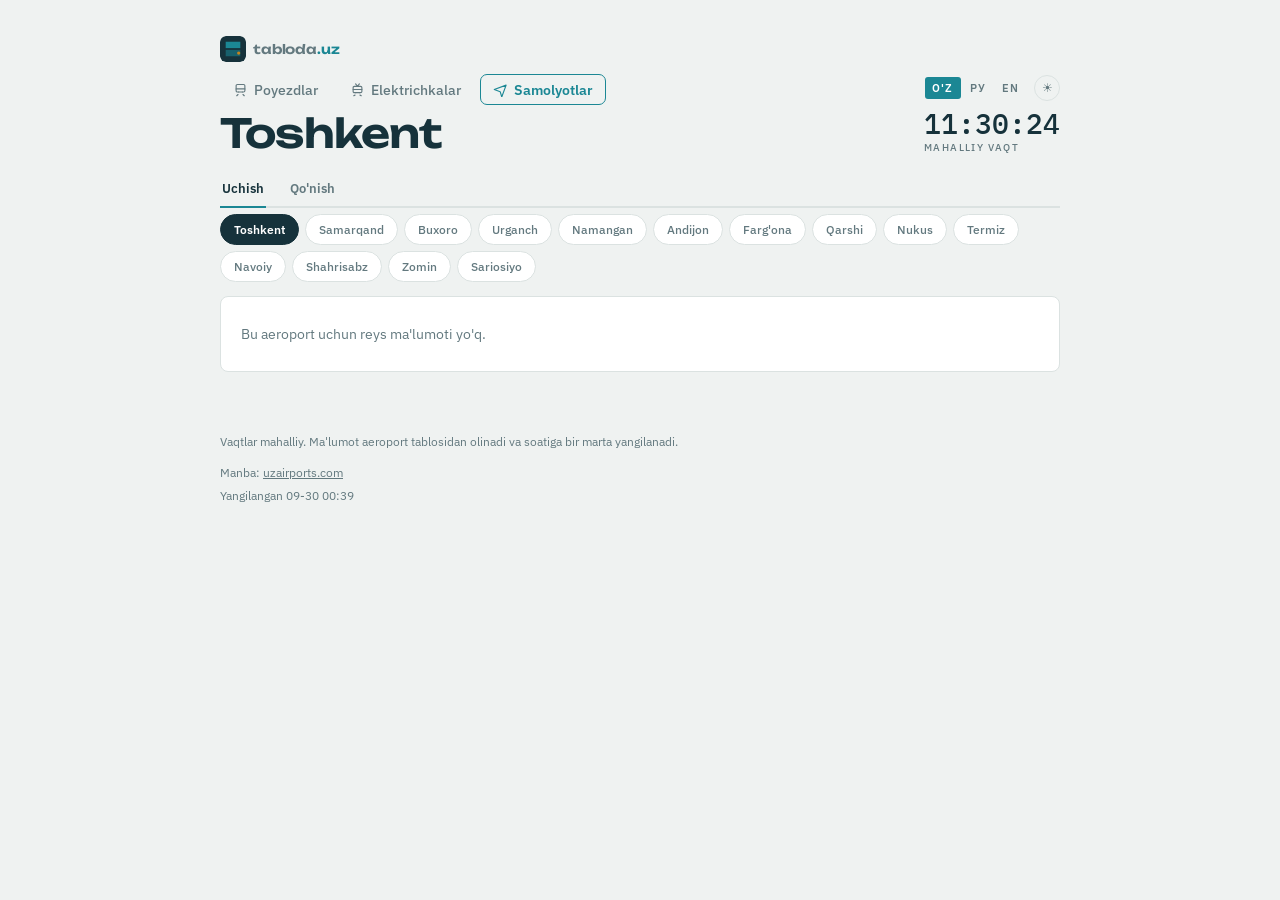
==== commit 0b2e7e73: "Имена авиакомпаний по коду IATA: источник пишет их неровно и меняет" ====
--- a/flights.html
+++ b/flights.html
@@ -164,6 +164,7 @@
 
 let DATA = null;              // {updated, flights:[...]}
 let CITIES = {};              // IATA -> {uz, ru, en}
+let AIRLINES = {};            // код перевозчика -> {uz, ru, en}
 let STATUSES = {};            // код -> {uz, ru, en}
 let mode = 'departure';
 let airport = 'TAS';
@@ -227,6 +228,13 @@
 
 const cityName = iata => (CITIES[iata] && CITIES[iata][lang]) || iata;
 
+/* Имя перевозчика: сначала словарь по коду, потом то, что
+   пришло из источника. Источник пишет неровно и меняется. */
+function carrierName(f){
+  const d = AIRLINES[f.airline_iata];
+  return (d && d[lang]) || f.carrier || f.airline_iata || '';
+}
+
 function statusText(f){
   const dict = STATUSES[f.status_code];
   if (!dict) return f.status || '';
@@ -300,7 +308,7 @@
   const t = T[lang];
   const items = [
     [t.flight,    f.number],
-    [t.carrier,   f.carrier],
+    [t.carrier,   carrierName(f)],
     [t.terminal,  f.terminal],
     [f.event === 'departure' ? t.checkin : t.baggage, f.baggage],
     [t.codeshare, f.codeshare],
@@ -352,7 +360,7 @@
       <div>
         <div class="dest">${esc(cityName(f.city_iata) || f.city)}</div>
         <div class="meta">
-          <span>${esc(f.carrier || '')}</span>
+          <span>${esc(carrierName(f))}</span>
           ${dayLabel(f.estimated_at || f.scheduled_at)
             ? `<span class="day">${dayLabel(f.estimated_at || f.scheduled_at)}</span>` : ''}
           ${status ? `<span class="state ${tone}"><i class="dot"></i>${esc(status)}</span>` : ''}
@@ -513,14 +521,16 @@
   setInterval(() => { if (DATA) render(); }, 60000);
 
   try {
-    const [flights, cities, statuses] = await Promise.all([
+    const [flights, cities, statuses, airlines] = await Promise.all([
       fetch('data/flights_live.json').then(r => r.json()),
       fetch('cities.json').then(r => r.json()),
       fetch('statuses.json').then(r => r.json()),
+      fetch('airlines.json').then(r => r.json()),
     ]);
     DATA = flights;
     CITIES = cities;
     STATUSES = statuses;
+    AIRLINES = airlines;
     render();
   } catch (err) {
     document.getElementById('board').innerHTML =
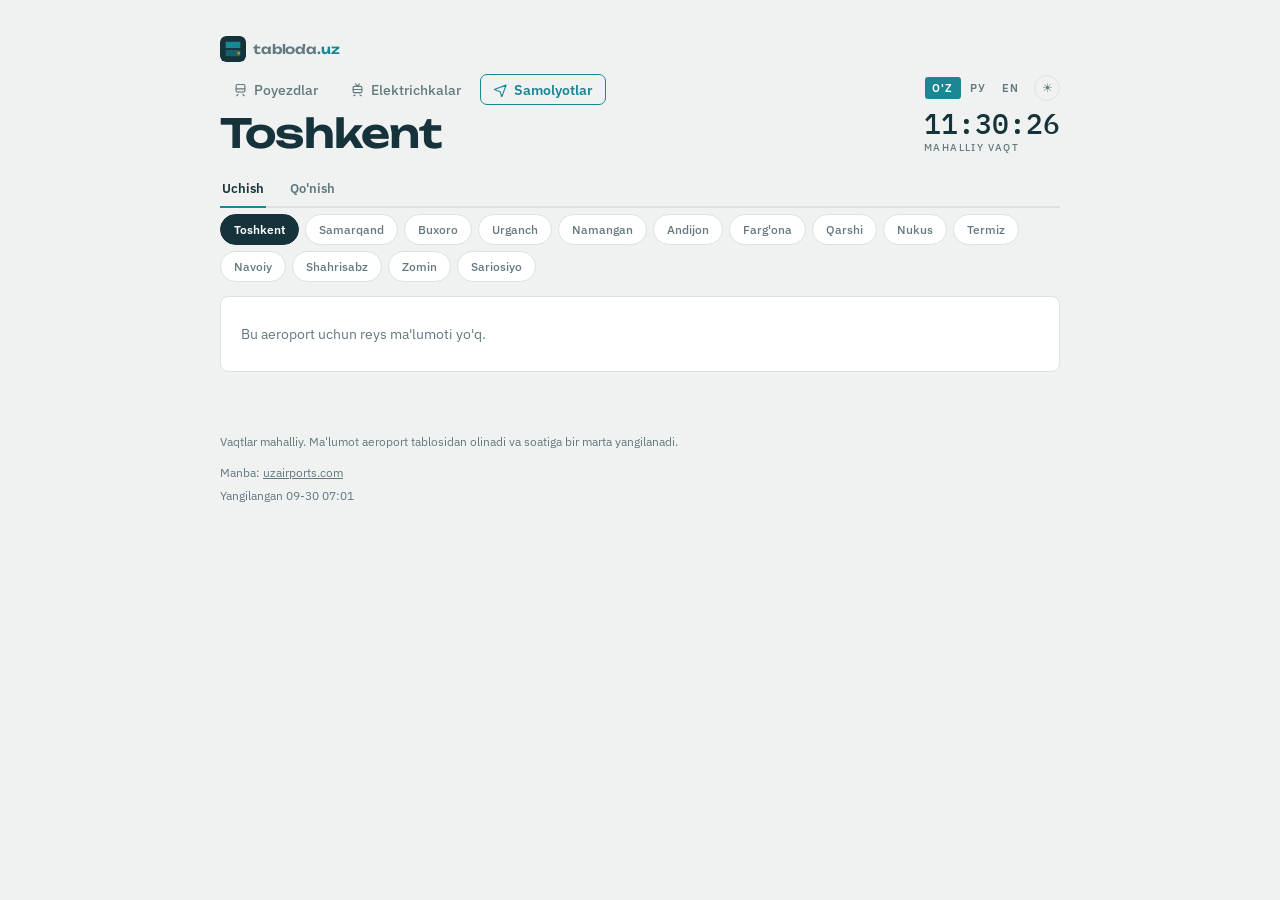
==== commit 6bb17331: "Безопасность: экранирование данных, SRI для Leaflet, телефоны, .gitignore" ====
--- a/flights.html
+++ b/flights.html
@@ -301,8 +301,8 @@
 
 /* ---------- отрисовка ---------- */
 
-const esc = s => String(s ?? '').replace(/[&<>"]/g,
-  c => ({'&':'&amp;','<':'&lt;','>':'&gt;','"':'&quot;'}[c]));
+const esc = s => String(s ?? '').replace(/[&<>"']/g,
+  c => ({'&':'&amp;','<':'&lt;','>':'&gt;','"':'&quot;',"'":'&#39;'}[c]));
 
 function detailHtml(f){
   const t = T[lang];
